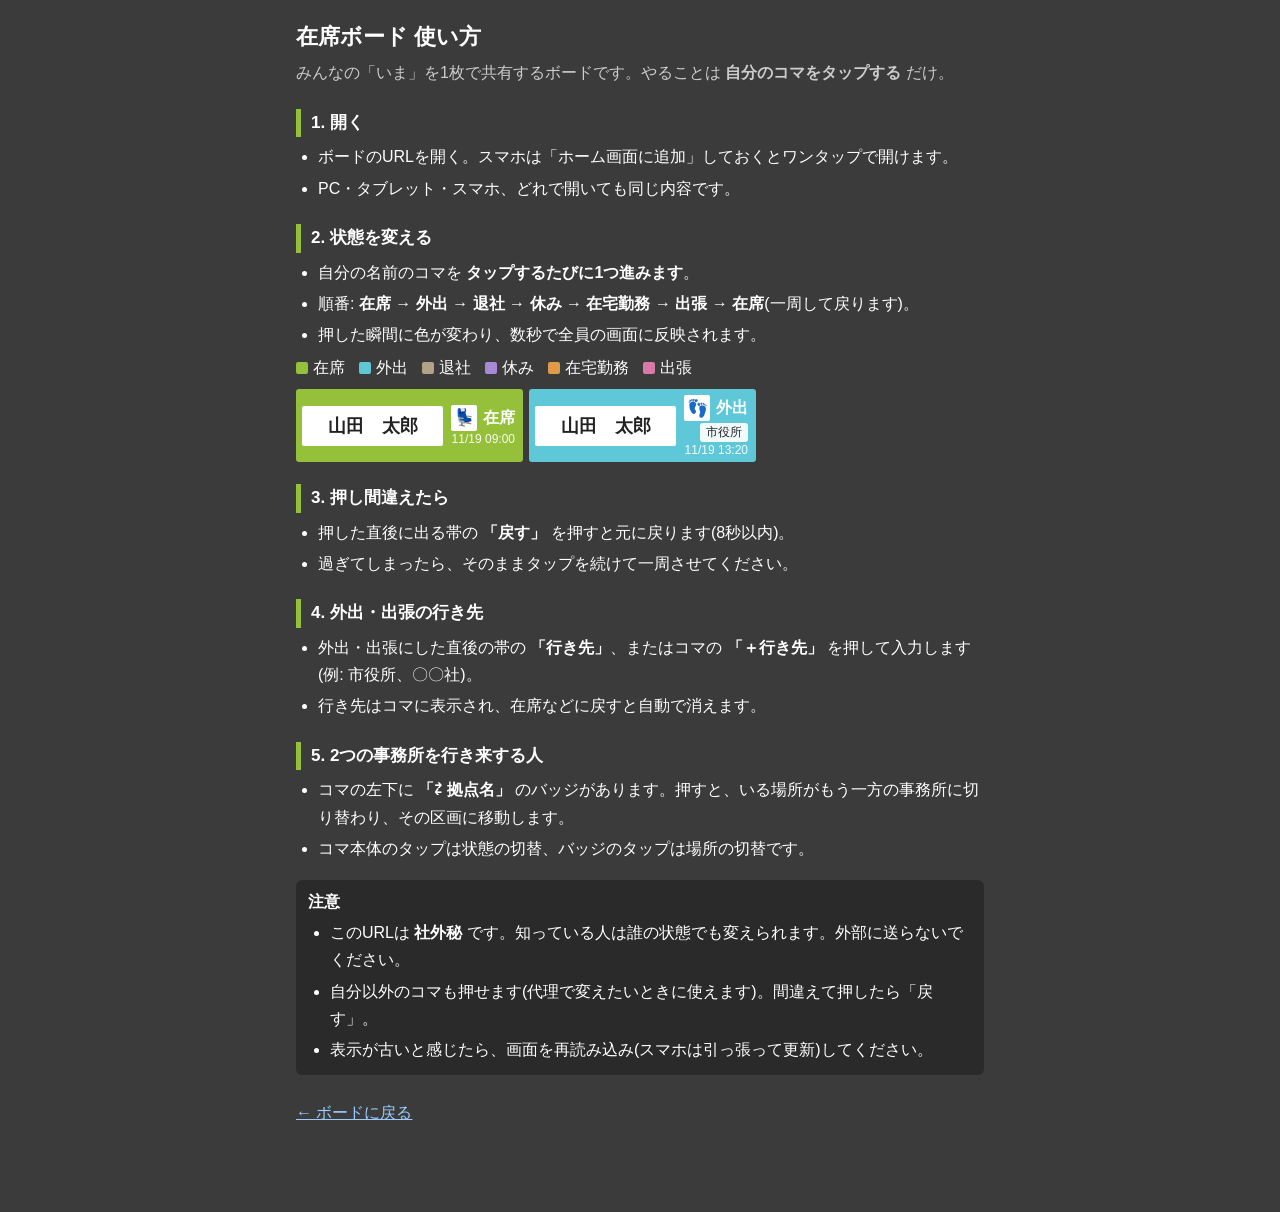
==== docs/manual.html @ c6e15e06 "使い方ページ(manual.html)を追加し、ボード右上からリンク Co-Authored-By: Claude Fable 5.1 <noreply@anthropic.com>" ====
<!DOCTYPE html>
<html lang="ja">
<head>
  <meta charset="utf-8">
  <meta name="viewport" content="width=device-width, initial-scale=1">
  <title>在席ボード 使い方</title>
  <link rel="stylesheet" href="style.css?v=12">
  <style>
    body { padding-bottom: 40px; }
    .man { max-width: 720px; margin: 0 auto; padding: 10px 16px 30px; font-size: 16px; line-height: 1.7; }
    .man h1 { font-size: 22px; margin: 8px 0 4px; }
    .man .lead { color: #ccc; margin: 0 0 14px; }
    .man h2 { font-size: 17px; margin: 22px 0 6px; padding-left: 10px; border-left: 5px solid #94c03a; }
    .man ol, .man ul { margin: 4px 0 0; padding-left: 22px; }
    .man li { margin: 4px 0; }
    .man .ex { display: grid; grid-template-columns: repeat(2, minmax(0, 1fr)); gap: 6px; margin: 8px 0 4px; max-width: 460px; }
    .man .ex .tile { pointer-events: none; }
    .man .legend { display: flex; flex-wrap: wrap; gap: 6px 14px; margin: 6px 0; }
    .man .legend span::before { content: ""; display: inline-block; width: 12px; height: 12px; border-radius: 2px; margin-right: 5px; vertical-align: -1px; background: var(--dot); }
    .man .note { background: #2a2a2a; border-radius: 6px; padding: 8px 12px; margin-top: 18px; }
    .man a { color: #9cf; }
    .man .back { margin-top: 24px; }
    @media print { html, body { background: #fff; color: #000; } .man .note { background: #eee; } .man .lead { color: #444; } .man a { color: #000; } }
  </style>
</head>
<body>
<div class="man">
  <h1>在席ボード 使い方</h1>
  <p class="lead">みんなの「いま」を1枚で共有するボードです。やることは <b>自分のコマをタップする</b> だけ。</p>

  <h2>1. 開く</h2>
  <ul>
    <li>ボードのURLを開く。スマホは「ホーム画面に追加」しておくとワンタップで開けます。</li>
    <li>PC・タブレット・スマホ、どれで開いても同じ内容です。</li>
  </ul>

  <h2>2. 状態を変える</h2>
  <ul>
    <li>自分の名前のコマを <b>タップするたびに1つ進みます</b>。</li>
    <li>順番: <b>在席 → 外出 → 退社 → 休み → 在宅勤務 → 出張 → 在席</b>(一周して戻ります)。</li>
    <li>押した瞬間に色が変わり、数秒で全員の画面に反映されます。</li>
  </ul>
  <div class="legend">
    <span style="--dot: var(--c-在席)">在席</span><span style="--dot: var(--c-外出)">外出</span><span style="--dot: var(--c-退社)">退社</span>
    <span style="--dot: var(--c-休み)">休み</span><span style="--dot: var(--c-在宅勤務)">在宅勤務</span><span style="--dot: var(--c-出張)">出張</span>
  </div>
  <div class="ex">
    <button class="tile" style="--c: var(--c-在席)"><span class="name">山田　太郎</span><span class="st"><span class="ic">💺</span><span class="txt">在席</span></span><span class="time">11/19 09:00</span></button>
    <button class="tile" style="--c: var(--c-外出)"><span class="name">山田　太郎</span><span class="st"><span class="ic">👣</span><span class="txt">外出</span></span><span class="memo">市役所</span><span class="time">11/19 13:20</span></button>
  </div>

  <h2>3. 押し間違えたら</h2>
  <ul>
    <li>押した直後に出る帯の <b>「戻す」</b> を押すと元に戻ります(8秒以内)。</li>
    <li>過ぎてしまったら、そのままタップを続けて一周させてください。</li>
  </ul>

  <h2>4. 外出・出張の行き先</h2>
  <ul>
    <li>外出・出張にした直後の帯の <b>「行き先」</b>、またはコマの <b>「＋行き先」</b> を押して入力します(例: 市役所、〇〇社)。</li>
    <li>行き先はコマに表示され、在席などに戻すと自動で消えます。</li>
  </ul>

  <h2>5. 2つの事務所を行き来する人</h2>
  <ul>
    <li>コマの左下に <b>「⇄ 拠点名」</b> のバッジがあります。押すと、いる場所がもう一方の事務所に切り替わり、その区画に移動します。</li>
    <li>コマ本体のタップは状態の切替、バッジのタップは場所の切替です。</li>
  </ul>

  <div class="note">
    <b>注意</b>
    <ul>
      <li>このURLは <b>社外秘</b> です。知っている人は誰の状態でも変えられます。外部に送らないでください。</li>
      <li>自分以外のコマも押せます(代理で変えたいときに使えます)。間違えて押したら「戻す」。</li>
      <li>表示が古いと感じたら、画面を再読み込み(スマホは引っ張って更新)してください。</li>
    </ul>
  </div>

  <p class="back"><a href="./">← ボードに戻る</a></p>
</div>
</body>
</html>
---- docs/style.css ----
/* 在席ボード (ZAiSEKI 風・大人数向けに薄型のコマ) */
:root {
  --bg: #3b3b3b; --fg: #fff; --bar: #2a2a2a;
  --c-在席: #94c03a; --c-外出: #5ec8d8; --c-退社: #b3a386; --c-休み: #a68ad6; --c-在宅勤務: #e09a4a; --c-出張: #d97aa6;
  --tile-min: 210px;   /* 自動列数のときのコマの最小幅 */
}
* { box-sizing: border-box; -webkit-tap-highlight-color: transparent; }
html, body { margin: 0; padding: 0; background: var(--bg); color: var(--fg);
  font-family: "Hiragino Sans", "Yu Gothic UI", "Noto Sans JP", Meiryo, sans-serif; }
button { font: inherit; cursor: pointer; }

/* 上部: 時計と列数 */
.top { display: flex; align-items: baseline; gap: 10px; padding: 4px 10px 0; }
.top .time { font-size: 28px; font-weight: 700; letter-spacing: .02em; }
.top .date { font-size: 15px; }
.top .spacer { flex: 1; }
.top .cols button { background: #555; color: #ddd; border: 0; border-radius: 3px; min-width: 30px; height: 24px; margin-left: 3px; font-size: 12px; padding: 0 6px; }
.top .cols button.on { background: #ddd; color: #222; font-weight: 700; }
.top .err { color: #ffb4b4; font-size: 13px; }
.top .help { margin-left: 10px; color: #ddd; background: #555; border-radius: 3px; padding: 4px 8px; font-size: 12px; text-decoration: none; align-self: center; }
.top .help:hover { background: #777; }

/* 拠点の見出し */
.loc { display: flex; align-items: baseline; gap: 10px; margin: 4px 4px 0; padding: 1px 8px; background: var(--bar);
  border-left: 5px solid #ddd; font-size: 15px; font-weight: 700; }
.loc .cnt { font-size: 12px; font-weight: 400; color: #ccc; }

/* コマ: 横長・薄型。 [名前(白)] [アイコン+状態 / 時刻] */
.grid { display: grid; grid-template-columns: repeat(auto-fill, minmax(var(--tile-min), 1fr)); gap: 3px; padding: 3px 4px; }
.grid.fixed { grid-template-columns: repeat(var(--cols), 1fr); }
.tile { position: relative; display: grid; grid-template-columns: 1fr auto; grid-auto-rows: auto; column-gap: 8px; row-gap: 2px; align-items: center; align-content: center;
  min-height: 58px; padding: 6px 8px 6px 6px; background: var(--c); border: 0; border-radius: 3px; color: #fff; text-align: left; user-select: none; overflow: hidden; }
.tile:active { filter: brightness(.92); }
.tile .name { grid-column: 1; grid-row: 1 / span 3; min-width: 0; height: 40px; line-height: 40px; background: #fff; color: #222; border-radius: 2px; text-align: center;
  font-weight: 700; font-size: 18px; white-space: nowrap; overflow: hidden; padding: 0 5px; }
.tile .st, .tile .memo, .tile .time { grid-column: 2; }
/* 外出の行き先メモ(タップで編集) */
.tile .memo { justify-self: end; max-width: 150px; font-size: 12px; line-height: 1.2; background: rgba(255,255,255,.92); color: #222; border-radius: 3px; padding: 2px 6px;
  white-space: nowrap; overflow: hidden; text-overflow: ellipsis; cursor: pointer; }
.tile .memo.empty { background: rgba(0,0,0,.25); color: #fff; opacity: .9; }
.tile .st { display: flex; align-items: center; gap: 6px; font-size: 16px; font-weight: 700; line-height: 1; justify-self: end; }
.tile .st .ic { width: 26px; height: 26px; background: #fff; border-radius: 2px; display: flex; align-items: center; justify-content: center; font-size: 17px; }
.tile .time { font-size: 12px; line-height: 1; justify-self: end; opacity: .95; }
.tile .hint { display: none; }
/* 兼任者: 名前の下に今いる場所のバッジ(タップで切替) */
.tile.multi .name { align-self: start; margin-top: 4px; height: 30px; line-height: 30px; }
.tile .place { position: absolute; left: 6px; bottom: 3px; font-size: 11px; line-height: 1; background: rgba(0,0,0,.4); color: #fff;
  padding: 3px 8px; border-radius: 9px; cursor: pointer; white-space: nowrap; }
.tile .place:hover { background: rgba(0,0,0,.6); }
.empty { padding: 40px; text-align: center; color: #bbb; }
.foot { text-align: center; color: #888; font-size: 11px; padding: 6px; }

/* 取消の通知 */
.toast { position: fixed; left: 50%; bottom: 24px; transform: translateX(-50%); background: #111; color: #fff; padding: 12px 16px; border-radius: 10px;
  display: flex; gap: 14px; align-items: center; font-size: 17px; box-shadow: 0 6px 20px rgba(0,0,0,.5); opacity: 0; pointer-events: none; transition: opacity .15s; z-index: 9; white-space: nowrap; }
.toast.show { opacity: 1; pointer-events: auto; }
.toast.top { bottom: auto; top: 16px; }
/* 最下段のコマが通知に隠れないように、ページ下に余白 */
body { padding-bottom: 96px; }
.toast button { background: #fff; color: #111; border: 0; border-radius: 8px; padding: 8px 16px; font-weight: 700; font-size: 16px; }

@media (max-width: 700px) {
  .top .time { font-size: 24px; }
  .top .cols { display: none; }
  .grid, .grid.fixed { grid-template-columns: repeat(2, 1fr); }
  .tile { min-height: 54px; }
  .tile .memo { max-width: 110px; }
  .tile .name { font-size: 16px; }
  .tile .st { font-size: 15px; }
}
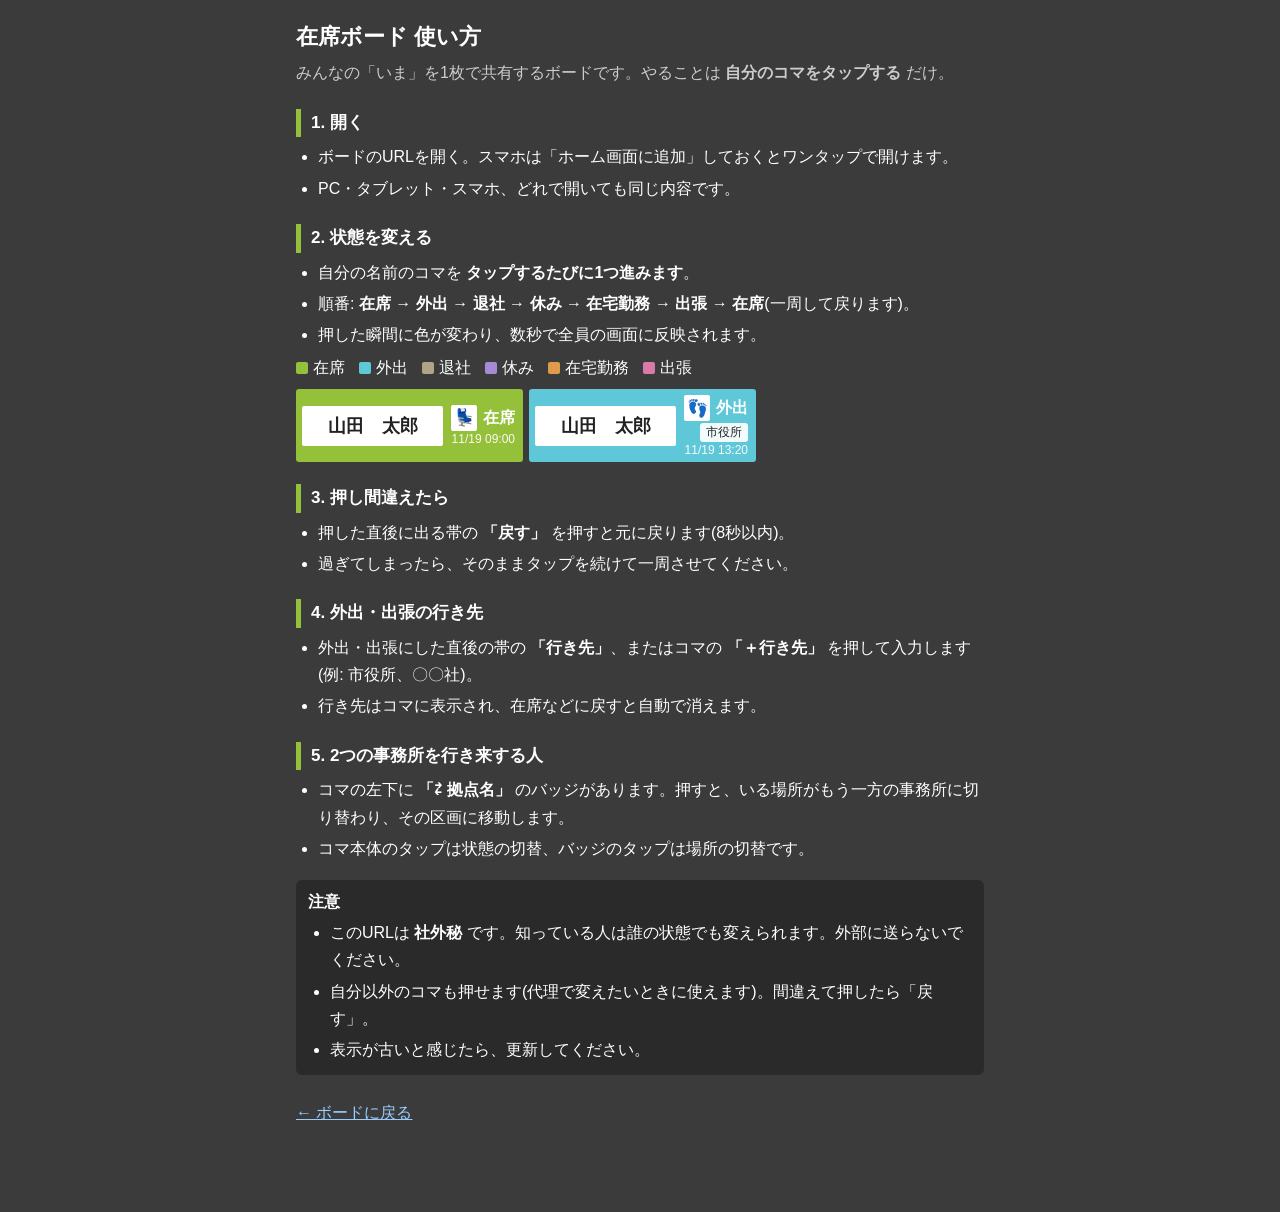
==== commit 9223a641: "マニュアルの更新案内を「更新してください」に統一 Co-Authored-By: Claude Fable 5.1 <noreply@anthropic.com>" ====
--- a/docs/manual.html
+++ b/docs/manual.html
@@ -4,7 +4,7 @@
   <meta charset="utf-8">
   <meta name="viewport" content="width=device-width, initial-scale=1">
   <title>在席ボード 使い方</title>
-  <link rel="stylesheet" href="style.css?v=12">
+  <link rel="stylesheet" href="style.css?v=14">
   <style>
     body { padding-bottom: 40px; }
     .man { max-width: 720px; margin: 0 auto; padding: 10px 16px 30px; font-size: 16px; line-height: 1.7; }
@@ -72,7 +72,7 @@
     <ul>
       <li>このURLは <b>社外秘</b> です。知っている人は誰の状態でも変えられます。外部に送らないでください。</li>
       <li>自分以外のコマも押せます(代理で変えたいときに使えます)。間違えて押したら「戻す」。</li>
-      <li>表示が古いと感じたら、画面を再読み込み(スマホは引っ張って更新)してください。</li>
+      <li>表示が古いと感じたら、更新してください。</li>
     </ul>
   </div>
 
